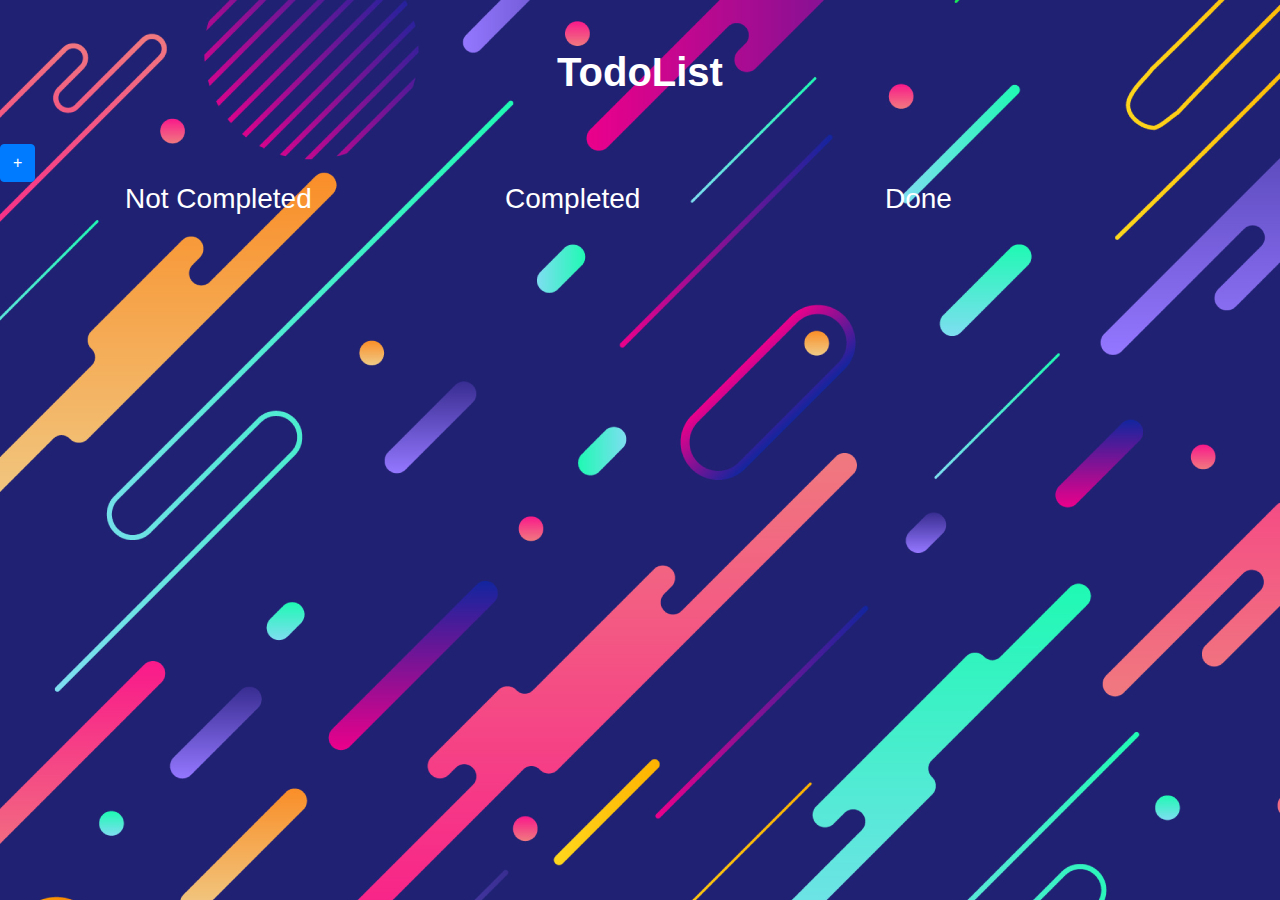
==== indexTwo.html @ 546032a9 "Add function complete" ====
<!DOCTYPE html>
<html lang="en">
<head>
  <meta charset="UTF-8">
  <meta name="viewport" content="width=device-width, initial-scale=1.0">
  <!-- font Awesome -->
  <link rel="stylesheet"href="https://stackpath.bootstrapcdn.com/font-awesome/4.7.0/css/font-awesome.min.css" integrity="sha384-wvfXpqpZZVQGK6TAh5PVlGOfQNHSoD2xbE+QkPxCAFlNEevoEH3Sl0sibVcOQVnN" crossorigin="anonymous"/>
  <title>TodoList</title>
  <!-- Bootstap -->
  <link rel="stylesheet" href="https://maxcdn.bootstrapcdn.com/bootstrap/4.0.0/css/bootstrap.min.css" integrity="sha384-Gn5384xqQ1aoWXA+058RXPxPg6fy4IWvTNh0E263XmFcJlSAwiGgFAW/dAiS6JXm" crossorigin="anonymous">
</head>
<body class="text-white" style="background: url(image/bg.jpg);">

  <h1 class="text-white font-weight-bold text-center my-5">TodoList</h1>


  <!-- Button trigger modal -->
  <button type="button" class="btn btn-primary" data-toggle="modal" data-target="#exampleModalCenter">
    +
  </button>
    <!-- <div class="addtask">
      <input type="text" placeholder="Add a task">
      <button>Add</button>
    </div> -->

    <div class="container">
      <div class="row">
        <div class="col-4">
          <ul class="notCompleted">
            <h3>Not Completed</h3>
          </ul>
        </div>
        <div class="col-4">
          <ul class="completed">
            <h3>Completed</h3>
          </ul>
        </div>
        <div class="col-4">
          <ul class="done">
            <h3>Done</h3>
          </ul> 
        </div>
      </div>
    </div>

    <!-- Modal -->
  <div class="modal fade" id="exampleModalCenter" tabindex="-1" role="dialog" aria-labelledby="exampleModalCenterTitle" aria-hidden="true">
    <div class="modal-dialog modal-dialog-centered" role="document">
      <div class="modal-content">
        <div class="modal-header">
          <h5 class="modal-title text-dark" id="exampleModalLongTitle">ADD TO DO LIST</h5>
          <button type="button" class="close" data-dismiss="modal" aria-label="Close">
            <span aria-hidden="true">&times;</span>
          </button>
        </div>
        <div class="modal-body">
          <div class="input-group addtask mb-3">
              <input type="text" class="form-control" placeholder="Add a task">
              <button class="btn btn-outline-secondary" type="button" id="button-addon2">Add</button>
          </div>
        </div>
        <div class="modal-footer">
          <button type="button" class="btn btn-secondary" data-dismiss="modal">Close</button>
        </div>
      </div>
    </div>
  </div>
     





    <script src="https://code.jquery.com/jquery-3.2.1.slim.min.js" integrity="sha384-KJ3o2DKtIkvYIK3UENzmM7KCkRr/rE9/Qpg6aAZGJwFDMVNA/GpGFF93hXpG5KkN" crossorigin="anonymous"></script>
    <script src="https://cdnjs.cloudflare.com/ajax/libs/popper.js/1.12.9/umd/popper.min.js" integrity="sha384-ApNbgh9B+Y1QKtv3Rn7W3mgPxhU9K/ScQsAP7hUibX39j7fakFPskvXusvfa0b4Q" crossorigin="anonymous"></script>
    <script src="https://maxcdn.bootstrapcdn.com/bootstrap/4.0.0/js/bootstrap.min.js" integrity="sha384-JZR6Spejh4U02d8jOt6vLEHfe/JQGiRRSQQxSfFWpi1MquVdAyjUar5+76PVCmYl" crossorigin="anonymous"></script>
    

<script>

  $('#myModal').on('shown.bs.modal', function () {
    $('#myInput').trigger('focus')
  })


  const input = document.querySelector('input');
  const btn = document.querySelector('.addtask > button');

  btn.addEventListener('click', addList);

  function addList(e){
    const notCompleted = document.querySelector('.notCompleted');
    const Completed = document.querySelector('.completed');
    const Done = document.querySelector('.done');

    const newLi = document.createElement('li');
    const checkbtn = document.createElement('button');
    const delbtn = document.createElement('button');
    const dn = document.createElement('button');

    checkbtn.innerHTML = '<i class="fa fa-check"></i>';
    delbtn.innerHTML = '<i class="fa fa-trash"></i>';
    dn.innerHTML = '<i class="fa fa-telegram"></i>';

    if(input.value !==''){
      newLi.textContent = input.value;
      input.value = '';
      notCompleted.appendChild(newLi);
      newLi.appendChild(checkbtn);
      newLi.appendChild(delbtn);
      newLi.appendChild(dn);
    }

    checkbtn.addEventListener('click',function(){
      const parent = this.parentNode;
      parent.remove();
      Completed.appendChild(parent);
      // checkbtn.style.display = 'none';
    })

    delbtn.addEventListener('click',function(){
      const parent = this.parentNode;
      parent.remove();
    })
    dn.addEventListener('click',function(){
      const parent = this.parentNode;
      parent.remove();
      Done.appendChild(parent);
      // checkbtn.style.display = 'none';
    })
  }

</script>

</body>
</html>
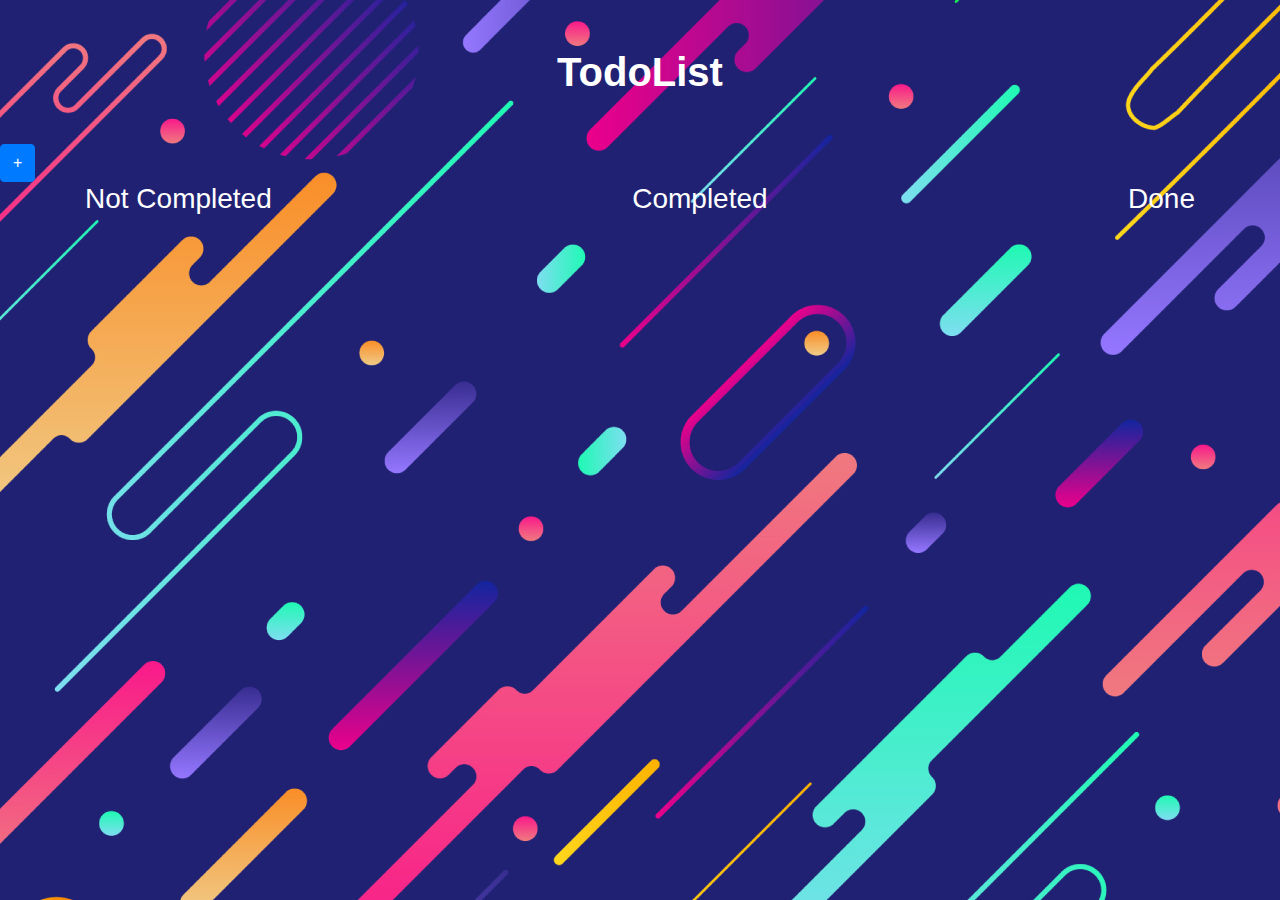
==== commit 9c963ca4: "edit model added" ====
--- a/indexTwo.html
+++ b/indexTwo.html
@@ -9,62 +9,86 @@
   <!-- Bootstap -->
   <link rel="stylesheet" href="https://maxcdn.bootstrapcdn.com/bootstrap/4.0.0/css/bootstrap.min.css" integrity="sha384-Gn5384xqQ1aoWXA+058RXPxPg6fy4IWvTNh0E263XmFcJlSAwiGgFAW/dAiS6JXm" crossorigin="anonymous">
 </head>
+<style>
+  li{
+    list-style: none;
+  }
+</style>
 <body class="text-white" style="background: url(image/bg.jpg);">
 
   <h1 class="text-white font-weight-bold text-center my-5">TodoList</h1>
 
 
   <!-- Button trigger modal -->
-  <button type="button" class="btn btn-primary" data-toggle="modal" data-target="#exampleModalCenter">
-    +
-  </button>
-    <!-- <div class="addtask">
-      <input type="text" placeholder="Add a task">
-      <button>Add</button>
-    </div> -->
+  <button type="button" class="btn btn-primary" data-toggle="modal" data-target="#exampleModalCenter">  +  </button>
 
-    <div class="container">
-      <div class="row">
-        <div class="col-4">
+    <div class="container d-flex justify-content-between align-content-center flex-nowrap overflow-hidden">
+          <div>
+            <h3>Not Completed</h3>
           <ul class="notCompleted">
-            <h3>Not Completed</h3>
+            
           </ul>
+          </div>
+          <div>
+            <h3>Completed</h3>
+          <ul class="completed">
+            
+          </ul>
+          </div>
+          <div>
+          <h3>Done</h3>
+          <ul class="done">
+            
+          </ul> 
+          </div>
+    </div>
+
+    <!-- Modal -->
+    <div class="modal fade" id="exampleModalCenter" tabindex="-1" role="dialog" aria-labelledby="exampleModalCenterTitle" aria-hidden="true">
+      <div class="modal-dialog modal-dialog-centered" role="document">
+        <div class="modal-content">
+          <div class="modal-header">
+            <h5 class="modal-title text-dark" id="exampleModalLongTitle">ADD TO DO LIST</h5>
+            <button type="button" class="close" data-dismiss="modal" aria-label="Close">
+              <span aria-hidden="true">&times;</span>
+            </button>
+          </div>
+          <div class="modal-body">
+            <div class="input-group addtask mb-3">
+              
+                <input type="text" class="form-control" placeholder="Add a task">
+  
+                <button class="btn btn-outline-secondary" type="button" id="button-addon2">Add</button>
+  
+            </div>
+          </div>
+          <div class="modal-footer">
+            <button type="button" class="btn btn-secondary" data-dismiss="modal">Close</button>
+          </div>
         </div>
-        <div class="col-4">
-          <ul class="completed">
-            <h3>Completed</h3>
-          </ul>
-        </div>
-        <div class="col-4">
-          <ul class="done">
-            <h3>Done</h3>
-          </ul> 
+      </div>
+    </div>   
+     <!-- Modal 2-->
+    <div class="modal fade" id="exampleModalCenter2" tabindex="-1" role="dialog" aria-labelledby="exampleModalCenterTitle" aria-hidden="true">
+      <div class="modal-dialog modal-dialog-centered" role="document">
+        <div class="modal-content">
+          <div class="modal-header">
+            <h5 class="modal-title text-dark" id="exampleModalLongTitle">ADD TO DO LIST</h5>
+            <button type="button" class="close" data-dismiss="modal" aria-label="Close">
+              <span aria-hidden="true">&times;</span>
+            </button>
+          </div>
+          <div class="modal-body">
+
+  
+            </div>
+          </div>
+          <div class="modal-footer">
+            <button type="button" class="btn btn-secondary" data-dismiss="modal">Close</button>
+          </div>
         </div>
       </div>
     </div>
-
-    <!-- Modal -->
-  <div class="modal fade" id="exampleModalCenter" tabindex="-1" role="dialog" aria-labelledby="exampleModalCenterTitle" aria-hidden="true">
-    <div class="modal-dialog modal-dialog-centered" role="document">
-      <div class="modal-content">
-        <div class="modal-header">
-          <h5 class="modal-title text-dark" id="exampleModalLongTitle">ADD TO DO LIST</h5>
-          <button type="button" class="close" data-dismiss="modal" aria-label="Close">
-            <span aria-hidden="true">&times;</span>
-          </button>
-        </div>
-        <div class="modal-body">
-          <div class="input-group addtask mb-3">
-              <input type="text" class="form-control" placeholder="Add a task">
-              <button class="btn btn-outline-secondary" type="button" id="button-addon2">Add</button>
-          </div>
-        </div>
-        <div class="modal-footer">
-          <button type="button" class="btn btn-secondary" data-dismiss="modal">Close</button>
-        </div>
-      </div>
-    </div>
-  </div>
      
 
 
@@ -83,47 +107,51 @@
   })
 
 
-  const input = document.querySelector('input');
-  const btn = document.querySelector('.addtask > button');
+  var input = document.querySelector('input');
+  var btn = document.querySelector('.addtask > button');
 
   btn.addEventListener('click', addList);
 
   function addList(e){
-    const notCompleted = document.querySelector('.notCompleted');
-    const Completed = document.querySelector('.completed');
-    const Done = document.querySelector('.done');
+    var notCompleted = document.querySelector('.notCompleted');
+    var Completed = document.querySelector('.completed');
+    var Done = document.querySelector('.done');
 
-    const newLi = document.createElement('li');
-    const checkbtn = document.createElement('button');
-    const delbtn = document.createElement('button');
-    const dn = document.createElement('button');
+    var newLi = document.createElement('li');
+    var checkbtn = document.createElement('button');
+    var delbtn = document.createElement('button');
+    var dn = document.createElement('button');
+    var pop = document.createElement('button');
 
     checkbtn.innerHTML = '<i class="fa fa-check"></i>';
     delbtn.innerHTML = '<i class="fa fa-trash"></i>';
     dn.innerHTML = '<i class="fa fa-telegram"></i>';
+    pop.innerHTML = '<i type="button" class="fa fa-plus" data-toggle="modal" data-target="#exampleModalCenter2"> </i>';
 
     if(input.value !==''){
       newLi.textContent = input.value;
       input.value = '';
       notCompleted.appendChild(newLi);
-      newLi.appendChild(checkbtn);
+
+      // newLi.appendChild(checkbtn);
       newLi.appendChild(delbtn);
-      newLi.appendChild(dn);
+      newLi.appendChild(pop);
+      // newLi.appendChild(dn);
     }
 
     checkbtn.addEventListener('click',function(){
-      const parent = this.parentNode;
+      var parent = this.parentNode;
       parent.remove();
       Completed.appendChild(parent);
       // checkbtn.style.display = 'none';
     })
 
     delbtn.addEventListener('click',function(){
-      const parent = this.parentNode;
+      var parent = this.parentNode;
       parent.remove();
     })
     dn.addEventListener('click',function(){
-      const parent = this.parentNode;
+      var parent = this.parentNode;
       parent.remove();
       Done.appendChild(parent);
       // checkbtn.style.display = 'none';
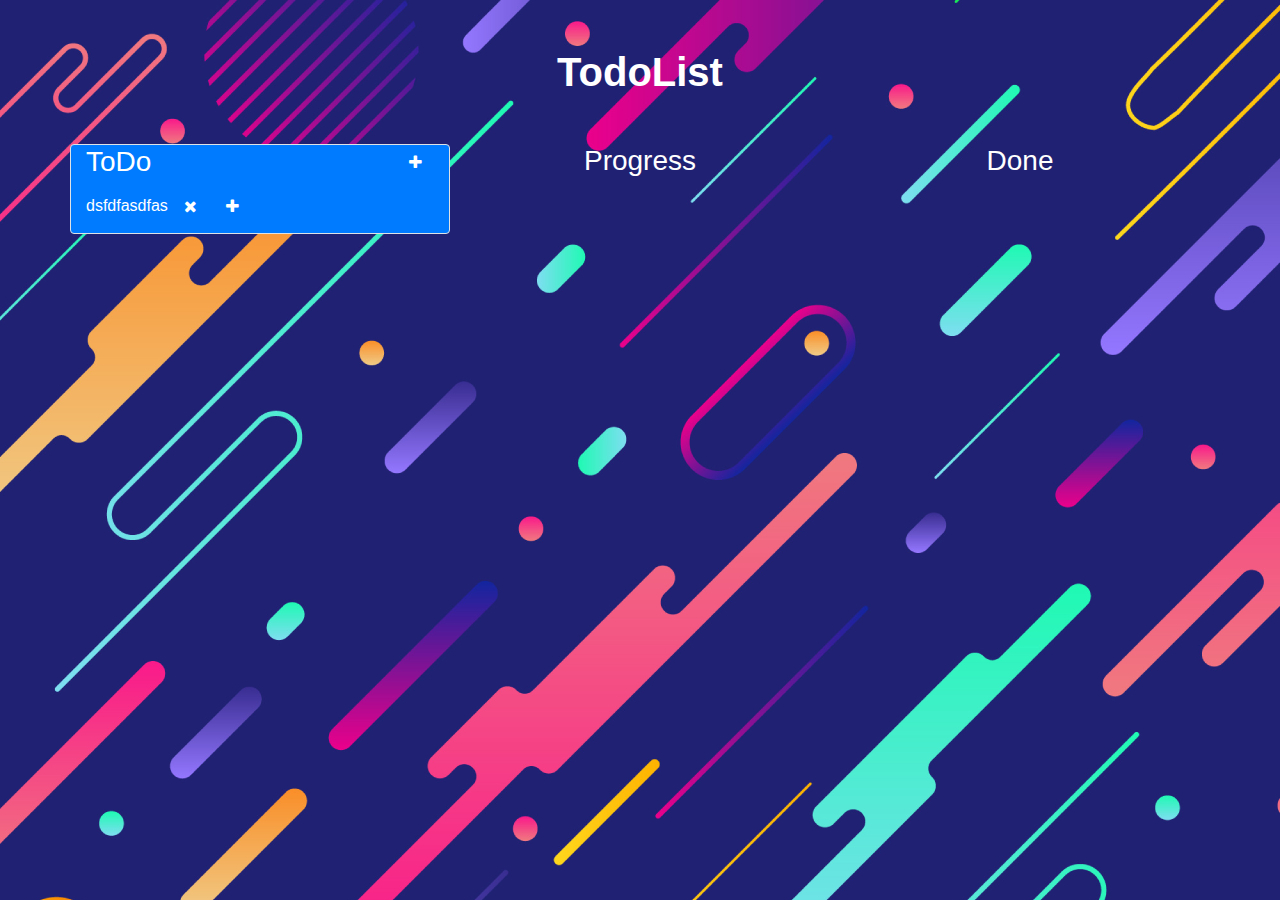
==== commit a5e135e0: "css" ====
--- a/indexTwo.html
+++ b/indexTwo.html
@@ -20,26 +20,39 @@
 
 
   <!-- Button trigger modal -->
-  <button type="button" class="btn btn-primary" data-toggle="modal" data-target="#exampleModalCenter">  +  </button>
+  
 
-    <div class="container d-flex justify-content-between align-content-center flex-nowrap overflow-hidden">
-          <div>
-            <h3>Not Completed</h3>
-          <ul class="notCompleted">
-            
-          </ul>
-          </div>
-          <div>
-            <h3>Completed</h3>
-          <ul class="completed">
-            
-          </ul>
-          </div>
-          <div>
-          <h3>Done</h3>
-          <ul class="done">
-            
-          </ul> 
+    <div class="container">
+          <div class="row">
+            <div class="col-4 border rounded bg-primary">
+              <div class=" d-flex justify-content-between align-content-center">
+                <h3 class="mb-0">ToDo</h3>
+                <button type="button" class="border-0 btn text-white" data-toggle="modal" data-target="#exampleModalCenter" style="background: transparent;"> <i class="fa fa-plus" aria-hidden="true"></i> </button>
+              </div>
+              <ul class="notCompleted pl-0 mb-0">
+                <li class="py-2">
+                  dsfdfasdfas
+                  <button class="border-0 btn text-white" style="background: transparent;">
+                    <i class="fa fa-close"></i>
+                  </button>
+                  <button class="border-0 btn text-white" data-toggle="modal" data-target="#exampleModalCenter2" style="background: transparent;">
+                    <i type="button" class="fa fa-plus" > </i>
+                  </button>
+                </li>
+              </ul>
+            </div>
+            <div class="col-4">
+              <h3 class="text-center">Progress </h3>
+            <ul class="completed">
+              
+            </ul>
+            </div>
+            <div class="col-4">
+            <h3 class="text-center">Done</h3>
+            <ul class="done">
+              
+            </ul> 
+            </div>
           </div>
     </div>
 
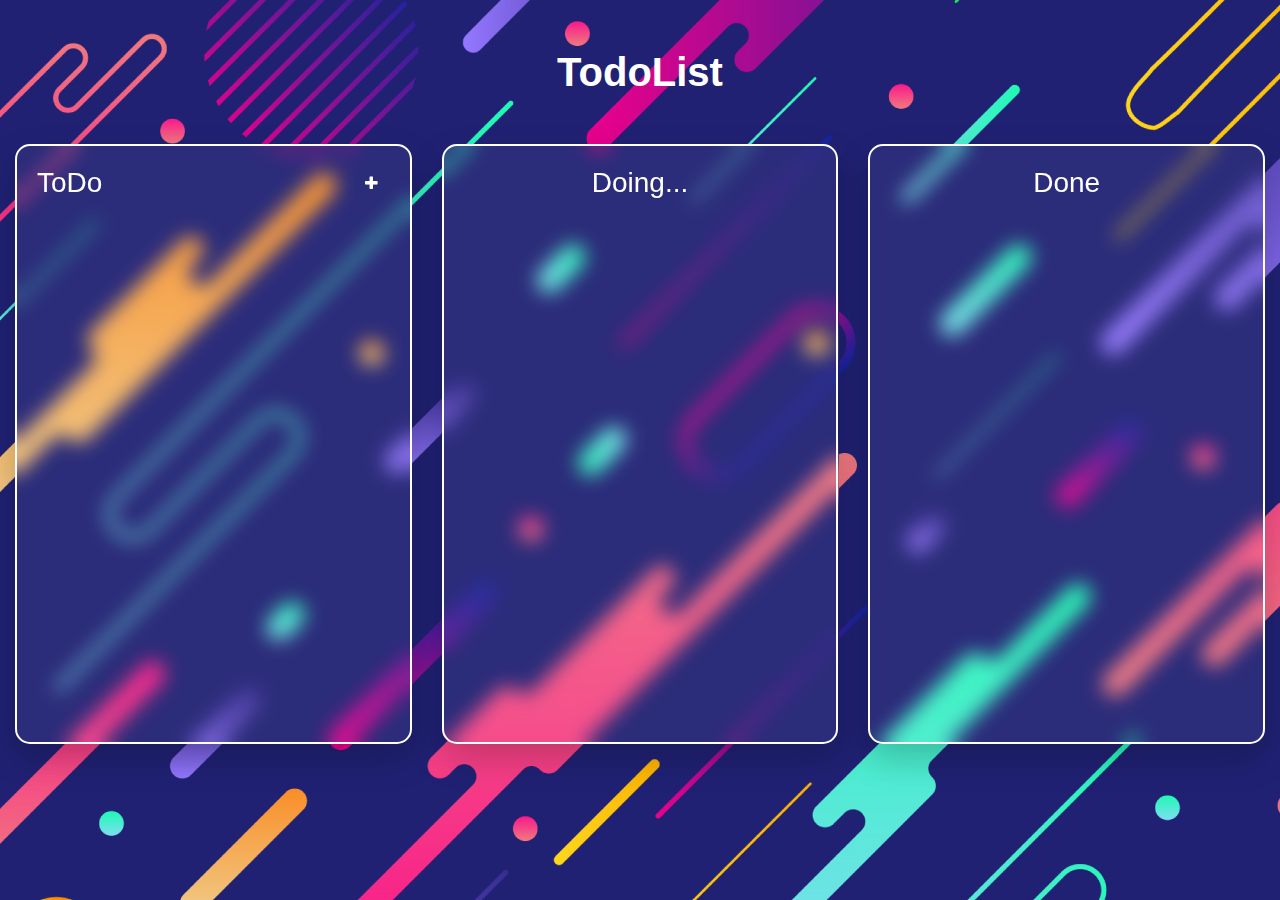
==== commit 2c44a52f: "css and add 3 input" ====
--- a/indexTwo.html
+++ b/indexTwo.html
@@ -13,6 +13,82 @@
   li{
     list-style: none;
   }
+  .box , .box li ,.modal-content{
+    position: relative;
+    width: 100%;
+    height: 600px;
+    background: rgba(255, 255, 255, 0.05);
+    box-shadow: 0 15px 35px rgba(0, 0, 0, 0.2);
+    border-radius: 15px;
+    backdrop-filter: blur(10px);
+    margin: 0 auto;
+    padding: 20px;
+    
+    border: 2px solid #fff;
+    overflow-x: hidden;
+  }
+  .modal-content{
+    height: auto;
+    backdrop-filter: blur(20px);
+    border: 2px solid #fff;
+  }
+  .box ul{
+    display: flex;
+    flex-direction: column-reverse;
+  }
+  .box li{
+    height: auto;
+    margin-top: 15px;
+    border: none;
+    background: rgb(255 255 255 / 52%);
+  }
+  .box h5{
+    text-transform: capitalize;
+    color: #1719a7;
+  }
+  .box h5{
+    text-transform: capitalize;
+    color: #1719a7;
+  }
+  p{
+    text-transform: capitalize;
+    color: #202279;
+    margin-bottom: 5px;
+    word-wrap: break-word;
+  }
+  p:nth-child(3){
+    text-transform: capitalize;
+    color: #292929b2;
+    margin-bottom: 5px;
+  }
+  .notCompleted {
+    position: relative;
+  }
+  .notCompleted button,.completed button,.done button{
+    position: absolute;
+    background: none;
+    border: none;
+    color: #fff;
+  }
+  .notCompleted button:last-child,.completed button:last-child,.done button:last-child{
+    top: 4px;
+    right: 4px;
+    color: rgb(0, 0, 255);
+  }
+  .notCompleted button:nth-last-child(2),.completed button:nth-last-child(2),.done button:nth-last-child(2){
+    bottom: 7px;
+    right: 7px;
+    color: #990000;
+  }
+  .form-control {
+    color: #ffffff;
+    background-color: #ffffffb3;
+}
+.box::-webkit-scrollbar {
+  display: none;
+}
+
+
 </style>
 <body class="text-white" style="background: url(image/bg.jpg);">
 
@@ -22,36 +98,36 @@
   <!-- Button trigger modal -->
   
 
-    <div class="container">
+    <div class="container-fluid">
           <div class="row">
-            <div class="col-4 border rounded bg-primary">
-              <div class=" d-flex justify-content-between align-content-center">
-                <h3 class="mb-0">ToDo</h3>
-                <button type="button" class="border-0 btn text-white" data-toggle="modal" data-target="#exampleModalCenter" style="background: transparent;"> <i class="fa fa-plus" aria-hidden="true"></i> </button>
+            <div class="col-4">
+              <div class="box">
+                <div class=" d-flex justify-content-between align-content-center">
+                  <h3 class="mb-0">ToDo</h3>
+                  <button type="button" class="border-0 btn text-white" data-toggle="modal" data-target="#exampleModalCenter" style="background: transparent;"> <i class="fa fa-plus" aria-hidden="true"></i> </button>
+                </div>
+                <ul class="notCompleted pl-0 mb-0">
+                  <!-- <li><h5>
+                    asdasd
+                  </h5><button><i class="fa fa-times"></i></button><button><i type="button" class="fa fa-pencil-square-o" data-toggle="modal" data-target="#exampleModalCenter2"> </i></button></li> -->
+                </ul>
               </div>
-              <ul class="notCompleted pl-0 mb-0">
-                <li class="py-2">
-                  dsfdfasdfas
-                  <button class="border-0 btn text-white" style="background: transparent;">
-                    <i class="fa fa-close"></i>
-                  </button>
-                  <button class="border-0 btn text-white" data-toggle="modal" data-target="#exampleModalCenter2" style="background: transparent;">
-                    <i type="button" class="fa fa-plus" > </i>
-                  </button>
-                </li>
-              </ul>
+            </div>
+            <div class="col-4 ">
+              <div class="box">
+                <h3 class="text-center">Doing... </h3>
+                <ul class="completed pl-0 mb-0">
+                  
+                </ul>
+              </div>
             </div>
             <div class="col-4">
-              <h3 class="text-center">Progress </h3>
-            <ul class="completed">
-              
-            </ul>
-            </div>
-            <div class="col-4">
-            <h3 class="text-center">Done</h3>
-            <ul class="done">
-              
-            </ul> 
+            <div class="box">
+              <h3 class="text-center">Done</h3>
+              <ul class="done pl-0 mb-0">
+                
+              </ul> 
+            </div>
             </div>
           </div>
     </div>
@@ -61,43 +137,50 @@
       <div class="modal-dialog modal-dialog-centered" role="document">
         <div class="modal-content">
           <div class="modal-header">
-            <h5 class="modal-title text-dark" id="exampleModalLongTitle">ADD TO DO LIST</h5>
+            <h5 class="modal-title text-white" id="exampleModalLongTitle">ADD TO DO LIST</h5>
             <button type="button" class="close" data-dismiss="modal" aria-label="Close">
-              <span aria-hidden="true">&times;</span>
+              <span class="text-white" aria-hidden="true">&times;</span>
             </button>
           </div>
           <div class="modal-body">
-            <div class="input-group addtask mb-3">
-              
-                <input type="text" class="form-control" placeholder="Add a task">
-  
-                <button class="btn btn-outline-secondary" type="button" id="button-addon2">Add</button>
-  
+            <div class="input-group addtask mb-3 ">
+              <input type="text" class="form-control Tdo" placeholder="Todo">
+            </div>
+            <div class="input-group addtask mb-3 ">
+              <input type="text" class="form-control desp" placeholder="Description">
+            </div>
+            <div class="input-group addtask mb-3 ">
+              <input type="number" class="form-control dte" placeholder="yyyy-mm-dd">
             </div>
           </div>
           <div class="modal-footer">
-            <button type="button" class="btn btn-secondary" data-dismiss="modal">Close</button>
+            <button class="btn btn-primary" type="button"  id="button-addon2" data-dismiss="modal" aria-label="Close">Add</button>
           </div>
         </div>
       </div>
     </div>   
      <!-- Modal 2-->
-    <div class="modal fade" id="exampleModalCenter2" tabindex="-1" role="dialog" aria-labelledby="exampleModalCenterTitle" aria-hidden="true">
+     <div class="modal fade" id="exampleModalCenter2" tabindex="-1" role="dialog" aria-labelledby="exampleModalCenterTitle" aria-hidden="true">
       <div class="modal-dialog modal-dialog-centered" role="document">
         <div class="modal-content">
           <div class="modal-header">
-            <h5 class="modal-title text-dark" id="exampleModalLongTitle">ADD TO DO LIST</h5>
+            <h5 class="modal-title text-white" id="exampleModalLongTitle">Edit</h5>
             <button type="button" class="close" data-dismiss="modal" aria-label="Close">
-              <span aria-hidden="true">&times;</span>
+              <span class="text-white" aria-hidden="true">&times;</span>
             </button>
           </div>
           <div class="modal-body">
-
-  
-            </div>
+            <div class="input-group addtaskasd mb-3">
+              
+                <input type="text" class="form-control" placeholder="Edit">
+
+              </div>
+              <ul class="status">
+
+              </ul>
           </div>
           <div class="modal-footer">
-            <button type="button" class="btn btn-secondary" data-dismiss="modal">Close</button>
+            <button class="btn btn-primary" type="button" id="button-addon2s" >Add</button>
           </div>
         </div>
       </div>
@@ -115,59 +198,102 @@
 
 <script>
 
-  $('#myModal').on('shown.bs.modal', function () {
-    $('#myInput').trigger('focus')
-  })
-
-
-  var input = document.querySelector('input');
-  var btn = document.querySelector('.addtask > button');
+  // $('#myModal').on('shown.bs.modal', function () {
+  //   $('#myInput').trigger('focus')
+  // })
+
+
+  var tdo = document.querySelector('.Tdo');
+  var desp = document.querySelector('.desp');
+  var dte = document.querySelector('.dte');
+  var btn = document.querySelector('#button-addon2');
 
   btn.addEventListener('click', addList);
+  
+  
+
+
 
   function addList(e){
     var notCompleted = document.querySelector('.notCompleted');
     var Completed = document.querySelector('.completed');
     var Done = document.querySelector('.done');
-
+    var status = document.querySelector('.status');
+    
+    var popLi = document.createElement('li');
     var newLi = document.createElement('li');
+    var newp = document.createElement('p');
+    var newpd = document.createElement('p');
     var checkbtn = document.createElement('button');
     var delbtn = document.createElement('button');
     var dn = document.createElement('button');
     var pop = document.createElement('button');
-
-    checkbtn.innerHTML = '<i class="fa fa-check"></i>';
-    delbtn.innerHTML = '<i class="fa fa-trash"></i>';
-    dn.innerHTML = '<i class="fa fa-telegram"></i>';
-    pop.innerHTML = '<i type="button" class="fa fa-plus" data-toggle="modal" data-target="#exampleModalCenter2"> </i>';
-
-    if(input.value !==''){
-      newLi.textContent = input.value;
-      input.value = '';
+    var h1 = document.createElement('h5');
+
+
+    var input = document.createElement('input');
+    input.value = 
+
+    checkbtn.innerHTML = '<i class="fa fa-spinner"></i>';
+    pop.innerHTML = '<i type="button" class="fa fa-pencil-square-o" data-toggle="modal" data-target="#exampleModalCenter2"> </i>';
+    // pop.innerHTML = '<i class="fa fa-pencil-square-o"> </i>';
+    delbtn.innerHTML = '<i class="fa fa-times"></i>';
+    dn.innerHTML = '<i class="fa fa-check"></i>';
+
+    if(tdo.value !==''){
+      h1.textContent = tdo.value;
+      newp.textContent = desp.value;
+      newpd.textContent = dte.value;
+      tdo.value = '';
+      desp.value = '';
+      dte.value = '';
+      newLi.appendChild(h1);
+      newLi.appendChild(newp);
+      newLi.appendChild(newpd);
       notCompleted.appendChild(newLi);
-
-      // newLi.appendChild(checkbtn);
+      status.appendChild(popLi);
+      popLi.appendChild(dn);
+      popLi.appendChild(checkbtn);
       newLi.appendChild(delbtn);
       newLi.appendChild(pop);
-      // newLi.appendChild(dn);
     }
-
+    
     checkbtn.addEventListener('click',function(){
       var parent = this.parentNode;
       parent.remove();
-      Completed.appendChild(parent);
+      notCompleted.appendChild(parent);
       // checkbtn.style.display = 'none';
-    })
-
-    delbtn.addEventListener('click',function(){
+      // dn.style.display = "block";
+    });
+
+
+      
+    pop.addEventListener('click',function(){
+
+      status.appendChild(dn);
+
+
+
+      
+      // var parent = this.parentNode;
+      // parent.appendChild(status);
+      // parent.remove();
+      // status.appendChild(parent);
+      // checkbtn.style.display = 'none';
+      // dn.style.display = "block";
+    });
+
+
+      
+      delbtn.addEventListener('click',function(){
       var parent = this.parentNode;
       parent.remove();
     })
+
     dn.addEventListener('click',function(){
       var parent = this.parentNode;
-      parent.remove();
+      parent.remove(newLi);
       Done.appendChild(parent);
-      // checkbtn.style.display = 'none';
     })
   }
 
